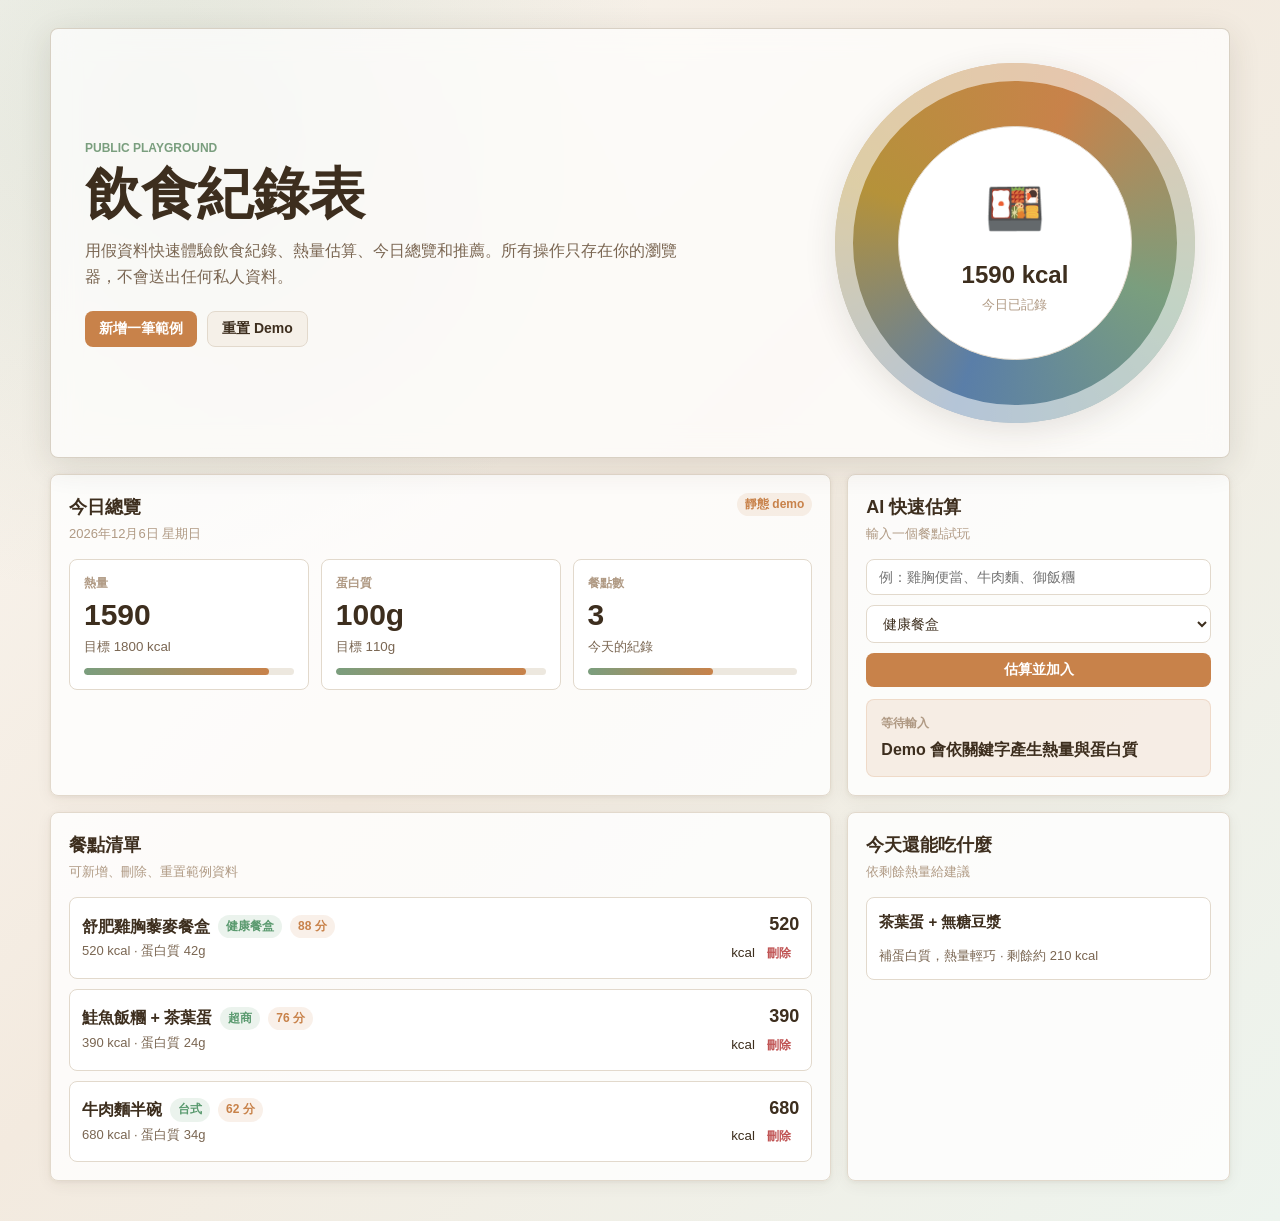
==== frontend/demo.html @ f02eaa50 "Create demo.html" ====
<!DOCTYPE html>
<html lang="zh-TW">
<head>
<meta charset="UTF-8">
<meta name="viewport" content="width=device-width, initial-scale=1.0">
<title>飲食紀錄表</title>
<style>
:root {
  --bg-primary: #faf7f2;
  --bg-secondary: #ffffff;
  --bg-hover: #ede8df;
  --border: #e2d9cc;
  --text-primary: #3d2e1e;
  --text-secondary: #7a6652;
  --text-muted: #b09a84;
  --accent: #c8824a;
  --accent-hover: #b5703a;
  --accent-soft: rgba(200, 130, 74, 0.12);
  --matcha: #7a9e7e;
  --green: #5a9a6f;
  --green-soft: rgba(90, 154, 111, 0.12);
  --red: #c05454;
  --blue: #5a7ea8;
  --yellow: #b5923a;
  --font: -apple-system, BlinkMacSystemFont, "Segoe UI", "PingFang TC", "Noto Sans TC", sans-serif;
  --shadow-lg: 0 8px 32px rgba(61, 46, 30, 0.12);
  --shadow-card: 0 1px 4px rgba(61,46,30,0.06), 0 4px 16px rgba(61,46,30,0.06);
}

* { box-sizing: border-box; margin: 0; padding: 0; }

body {
  min-height: 100vh;
  font-family: var(--font);
  color: var(--text-primary);
  background:
    radial-gradient(circle at 12% 8%, rgba(122, 158, 126, 0.18), transparent 32%),
    linear-gradient(135deg, #faf7f2 0%, #f3eadf 46%, #edf4ee 100%);
  line-height: 1.6;
}

button, input, select {
  font-family: inherit;
  font-size: 14px;
}

button { cursor: pointer; border: 0; }

input, select {
  width: 100%;
  padding: 9px 12px;
  color: var(--text-primary);
  background: var(--bg-secondary);
  border: 1.5px solid var(--border);
  border-radius: 8px;
  outline: none;
}

input:focus, select:focus {
  border-color: var(--accent);
  box-shadow: 0 0 0 3px var(--accent-soft);
}

.demo-shell {
  width: min(1180px, calc(100% - 32px));
  margin: 0 auto;
  padding: 28px 0 40px;
}

.demo-hero {
  min-height: 300px;
  display: grid;
  grid-template-columns: minmax(0, 1.25fr) 360px;
  align-items: center;
  gap: 24px;
  padding: 34px;
  background: rgba(255, 255, 255, 0.72);
  border: 1px solid rgba(206, 196, 181, 0.78);
  border-radius: 8px;
  box-shadow: var(--shadow-lg);
  backdrop-filter: blur(14px);
}

.demo-kicker {
  color: var(--matcha);
  font-size: 12px;
  font-weight: 800;
  letter-spacing: 0;
  margin-bottom: 8px;
}

.demo-hero h1 {
  font-size: 56px;
  line-height: 1;
  letter-spacing: 0;
  margin-bottom: 16px;
}

.demo-hero p {
  max-width: 620px;
  color: var(--text-secondary);
  font-size: 16px;
}

.demo-actions {
  display: flex;
  flex-wrap: wrap;
  gap: 10px;
  margin-top: 22px;
}

.btn {
  display: inline-flex;
  align-items: center;
  justify-content: center;
  gap: 6px;
  padding: 8px 14px;
  border-radius: 8px;
  font-weight: 600;
  white-space: nowrap;
}

.btn-primary {
  background: var(--accent);
  color: #fff;
}

.btn-primary:hover { background: var(--accent-hover); }

.btn-secondary {
  background: #f5f0e8;
  color: var(--text-primary);
  border: 1px solid var(--border);
}

.btn-secondary:hover { background: var(--bg-hover); }

.btn-ghost {
  background: transparent;
  color: var(--red);
  padding: 4px 8px;
}

.btn-sm {
  font-size: 12px;
  padding: 4px 8px;
}

.demo-plate {
  aspect-ratio: 1;
  display: grid;
  place-items: center;
  border-radius: 50%;
  background:
    radial-gradient(circle at center, #fff 0 39%, transparent 40%),
    conic-gradient(from 20deg, var(--accent), var(--matcha), var(--blue), var(--yellow), var(--accent));
  padding: 18px;
  box-shadow: inset 0 0 0 18px rgba(255, 255, 255, 0.55), var(--shadow-lg);
}

.plate-core {
  width: 72%;
  aspect-ratio: 1;
  display: flex;
  flex-direction: column;
  align-items: center;
  justify-content: center;
  border-radius: 50%;
  background: var(--bg-secondary);
  border: 1px solid var(--border);
  text-align: center;
}

.plate-core span { font-size: 48px; }
.plate-core strong { margin-top: 8px; font-size: 24px; }
.plate-core small { color: var(--text-muted); }

.demo-grid {
  display: grid;
  grid-template-columns: repeat(3, minmax(0, 1fr));
  gap: 16px;
  margin-top: 16px;
}

.demo-panel {
  background: rgba(255, 255, 255, 0.82);
  border: 1px solid var(--border);
  border-radius: 8px;
  padding: 18px;
  box-shadow: var(--shadow-card);
}

.demo-span-2 { grid-column: span 2; }

.panel-header {
  display: flex;
  align-items: flex-start;
  justify-content: space-between;
  gap: 12px;
  margin-bottom: 14px;
}

.panel-header h2 {
  font-size: 18px;
  letter-spacing: 0;
}

.panel-header p {
  color: var(--text-muted);
  font-size: 13px;
  margin-top: 2px;
}

.tag {
  display: inline-flex;
  align-items: center;
  padding: 2px 8px;
  border-radius: 100px;
  font-size: 12px;
  font-weight: 600;
  background: var(--bg-hover);
  color: var(--text-secondary);
}

.tag-accent {
  background: var(--accent-soft);
  color: var(--accent);
}

.tag-green {
  background: var(--green-soft);
  color: var(--green);
}

.metric-grid {
  display: grid;
  grid-template-columns: repeat(3, minmax(0, 1fr));
  gap: 12px;
}

.metric-card {
  background: var(--bg-secondary);
  border: 1px solid var(--border);
  border-radius: 8px;
  padding: 14px;
}

.metric-card span,
.estimate-card span {
  display: block;
  color: var(--text-muted);
  font-size: 12px;
  font-weight: 700;
}

.metric-card strong {
  display: block;
  font-size: 30px;
  line-height: 1.2;
  margin-top: 4px;
}

.metric-card small {
  color: var(--text-secondary);
}

.meter {
  height: 7px;
  margin-top: 10px;
  border-radius: 999px;
  background: var(--bg-hover);
  overflow: hidden;
}

.meter i {
  display: block;
  height: 100%;
  width: 0%;
  border-radius: inherit;
  background: linear-gradient(90deg, var(--matcha), var(--accent));
  transition: width 0.35s ease;
}

.demo-form {
  display: grid;
  gap: 10px;
}

.estimate-card {
  margin-top: 12px;
  padding: 14px;
  background: var(--accent-soft);
  border: 1px solid rgba(200, 130, 74, 0.18);
  border-radius: 8px;
}

.estimate-card strong {
  display: block;
  margin-top: 4px;
}

.meal-list,
.recommend-list {
  display: grid;
  gap: 10px;
}

.meal-row,
.recommend-item {
  display: grid;
  grid-template-columns: 1fr auto;
  gap: 12px;
  align-items: center;
  padding: 12px;
  background: var(--bg-secondary);
  border: 1px solid var(--border);
  border-radius: 8px;
}

.meal-title {
  display: flex;
  align-items: center;
  flex-wrap: wrap;
  gap: 8px;
  font-weight: 700;
}

.meal-meta {
  color: var(--text-secondary);
  font-size: 13px;
  margin-top: 2px;
}

.meal-score {
  text-align: right;
  min-width: 112px;
}

.meal-score strong {
  display: block;
  font-size: 18px;
}

.recommend-item {
  grid-template-columns: 1fr;
}

.recommend-item strong {
  font-size: 15px;
}

.recommend-item span {
  color: var(--text-secondary);
  font-size: 13px;
}

#toast-container {
  position: fixed;
  right: 24px;
  bottom: 24px;
  display: grid;
  gap: 8px;
  z-index: 20;
}

.toast {
  min-width: 220px;
  max-width: 360px;
  padding: 12px 16px;
  background: #fff;
  border: 1px solid var(--border);
  border-left: 3px solid var(--green);
  border-radius: 8px;
  box-shadow: var(--shadow-lg);
  transition: 0.25s ease;
}

@media (max-width: 880px) {
  .demo-hero,
  .demo-grid,
  .metric-grid {
    grid-template-columns: 1fr;
  }

  .demo-span-2 {
    grid-column: span 1;
  }

  .demo-plate {
    width: min(280px, 100%);
    justify-self: center;
  }
}

@media (max-width: 560px) {
  .demo-shell {
    width: min(100% - 20px, 1180px);
    padding-top: 10px;
  }

  .demo-hero,
  .demo-panel {
    padding: 16px;
  }

  .demo-hero h1 {
    font-size: 38px;
  }

  .meal-row {
    grid-template-columns: 1fr;
  }

  .meal-score {
    text-align: left;
  }
}
</style>
</head>
<body>
<main class="demo-shell">
  <section class="demo-hero">
    <div>
      <div class="demo-kicker">PUBLIC PLAYGROUND</div>
      <h1>飲食紀錄表</h1>
      <p>用假資料快速體驗飲食紀錄、熱量估算、今日總覽和推薦。所有操作只存在你的瀏覽器，不會送出任何私人資料。</p>
      <div class="demo-actions">
        <button class="btn btn-primary" id="demo-add-random">新增一筆範例</button>
        <button class="btn btn-secondary" id="demo-reset">重置 Demo</button>
      </div>
    </div>
    <div class="demo-plate" aria-hidden="true">
      <div class="plate-core">
        <span>🍱</span>
        <strong id="hero-calories">0 kcal</strong>
        <small>今日已記錄</small>
      </div>
    </div>
  </section>

  <section class="demo-grid">
    <article class="demo-panel demo-span-2">
      <div class="panel-header">
        <div>
          <h2>今日總覽</h2>
          <p id="demo-date"></p>
        </div>
        <span class="tag tag-accent">靜態 demo</span>
      </div>
      <div class="metric-grid">
        <div class="metric-card">
          <span>熱量</span>
          <strong id="metric-calories">0</strong>
          <small>目標 1800 kcal</small>
          <div class="meter"><i id="meter-calories"></i></div>
        </div>
        <div class="metric-card">
          <span>蛋白質</span>
          <strong id="metric-protein">0g</strong>
          <small>目標 110g</small>
          <div class="meter"><i id="meter-protein"></i></div>
        </div>
        <div class="metric-card">
          <span>餐點數</span>
          <strong id="metric-count">0</strong>
          <small>今天的紀錄</small>
          <div class="meter"><i id="meter-count"></i></div>
        </div>
      </div>
    </article>

    <article class="demo-panel">
      <div class="panel-header">
        <div>
          <h2>AI 快速估算</h2>
          <p>輸入一個餐點試玩</p>
        </div>
      </div>
      <form id="demo-form" class="demo-form">
        <input id="meal-name" type="text" placeholder="例：雞胸便當、牛肉麵、御飯糰" autocomplete="off">
        <select id="meal-category">
          <option value="健康餐盒">健康餐盒</option>
          <option value="超商">超商</option>
          <option value="台式">台式</option>
          <option value="日式">日式</option>
          <option value="早餐">早餐</option>
        </select>
        <button class="btn btn-primary" type="submit">估算並加入</button>
      </form>
      <div class="estimate-card" id="estimate-card">
        <span>等待輸入</span>
        <strong>Demo 會依關鍵字產生熱量與蛋白質</strong>
      </div>
    </article>

    <article class="demo-panel demo-span-2">
      <div class="panel-header">
        <div>
          <h2>餐點清單</h2>
          <p>可新增、刪除、重置範例資料</p>
        </div>
      </div>
      <div class="meal-list" id="meal-list"></div>
    </article>

    <article class="demo-panel">
      <div class="panel-header">
        <div>
          <h2>今天還能吃什麼</h2>
          <p>依剩餘熱量給建議</p>
        </div>
      </div>
      <div class="recommend-list" id="recommend-list"></div>
    </article>
  </section>
</main>

<div id="toast-container"></div>

<script>
const demoMeals = [
  { name: '舒肥雞胸藜麥餐盒', category: '健康餐盒', calories: 520, protein: 42, score: 88 },
  { name: '鮭魚飯糰 + 茶葉蛋', category: '超商', calories: 390, protein: 24, score: 76 },
  { name: '牛肉麵半碗', category: '台式', calories: 680, protein: 34, score: 62 }
];

const presets = [
  ['雞胸沙拉', '健康餐盒'],
  ['鮪魚御飯糰', '超商'],
  ['日式豬排丼', '日式'],
  ['蛋餅加無糖豆漿', '早餐'],
  ['滷味青菜豆干', '台式']
];

const recommendations = [
  { max: 350, name: '茶葉蛋 + 無糖豆漿', note: '補蛋白質，熱量輕巧' },
  { max: 550, name: '雞胸飯糰 + 沙拉', note: '適合當晚餐或運動後補充' },
  { max: 800, name: '健康餐盒半飯', note: '蛋白質穩，碳水可控' },
  { max: 1200, name: '牛肉湯麵 + 燙青菜', note: '今天空間足夠，可以吃熱食' }
];

let meals = JSON.parse(localStorage.getItem('foodai-demo-meals') || 'null') || demoMeals;

function save() {
  localStorage.setItem('foodai-demo-meals', JSON.stringify(meals));
}

function toast(message) {
  const box = document.getElementById('toast-container');
  const item = document.createElement('div');
  item.className = 'toast';
  item.textContent = message;
  box.appendChild(item);
  setTimeout(() => {
    item.style.opacity = '0';
    item.style.transform = 'translateX(20px)';
    setTimeout(() => item.remove(), 260);
  }, 1800);
}

function estimateMeal(name, category) {
  const text = `${name} ${category}`;
  let calories = 520;
  let protein = 28;
  let score = 72;

  if (/雞胸|舒肥|沙拉|健康/.test(text)) {
    calories = 480;
    protein = 42;
    score = 88;
  } else if (/飯糰|超商|豆漿|茶葉蛋/.test(text)) {
    calories = 390;
    protein = 22;
    score = 76;
  } else if (/牛肉|麵|丼|豬排/.test(text)) {
    calories = 720;
    protein = 34;
    score = 61;
  } else if (/早餐|蛋餅|吐司/.test(text)) {
    calories = 560;
    protein = 20;
    score = 58;
  }

  return { name, category, calories, protein, score };
}

function render() {
  const totalCalories = meals.reduce((sum, item) => sum + item.calories, 0);
  const totalProtein = meals.reduce((sum, item) => sum + item.protein, 0);
  const remaining = Math.max(0, 1800 - totalCalories);

  document.getElementById('demo-date').textContent = new Date().toLocaleDateString('zh-TW', {
    year: 'numeric',
    month: 'long',
    day: 'numeric',
    weekday: 'long'
  });
  document.getElementById('hero-calories').textContent = `${totalCalories} kcal`;
  document.getElementById('metric-calories').textContent = totalCalories;
  document.getElementById('metric-protein').textContent = `${totalProtein}g`;
  document.getElementById('metric-count').textContent = meals.length;
  document.getElementById('meter-calories').style.width = `${Math.min(totalCalories / 1800 * 100, 100)}%`;
  document.getElementById('meter-protein').style.width = `${Math.min(totalProtein / 110 * 100, 100)}%`;
  document.getElementById('meter-count').style.width = `${Math.min(meals.length / 5 * 100, 100)}%`;

  document.getElementById('meal-list').innerHTML = meals.map((meal, index) => `
    <div class="meal-row">
      <div>
        <div class="meal-title">
          ${meal.name}
          <span class="tag tag-green">${meal.category}</span>
          <span class="tag tag-accent">${meal.score} 分</span>
        </div>
        <div class="meal-meta">${meal.calories} kcal · 蛋白質 ${meal.protein}g</div>
      </div>
      <div class="meal-score">
        <strong>${meal.calories}</strong>
        <small>kcal</small>
        <button class="btn btn-ghost btn-sm delete-meal" data-index="${index}">刪除</button>
      </div>
    </div>
  `).join('');

  const picks = recommendations.filter(item => item.max <= Math.max(remaining, 350)).slice(-3).reverse();
  document.getElementById('recommend-list').innerHTML = (picks.length ? picks : recommendations.slice(0, 2)).map(item => `
    <div class="recommend-item">
      <strong>${item.name}</strong>
      <span>${item.note} · 剩餘約 ${remaining} kcal</span>
    </div>
  `).join('');

  document.querySelectorAll('.delete-meal').forEach(button => {
    button.addEventListener('click', () => {
      meals.splice(Number(button.dataset.index), 1);
      save();
      render();
      toast('已移除餐點');
    });
  });
}

document.getElementById('demo-form').addEventListener('submit', event => {
  event.preventDefault();
  const nameInput = document.getElementById('meal-name');
  const categoryInput = document.getElementById('meal-category');
  const name = nameInput.value.trim();
  if (!name) {
    nameInput.focus();
    return;
  }

  const meal = estimateMeal(name, categoryInput.value);
  meals.unshift(meal);
  save();
  render();
  document.getElementById('estimate-card').innerHTML = `
    <span>剛剛估算</span>
    <strong>${meal.name}: ${meal.calories} kcal / 蛋白質 ${meal.protein}g / ${meal.score} 分</strong>
  `;
  nameInput.value = '';
  toast('已加入 demo 餐點');
});

document.getElementById('demo-add-random').addEventListener('click', () => {
  const pick = presets[Math.floor(Math.random() * presets.length)];
  meals.unshift(estimateMeal(pick[0], pick[1]));
  save();
  render();
  toast('已新增一筆範例');
});

document.getElementById('demo-reset').addEventListener('click', () => {
  meals = [...demoMeals];
  save();
  render();
  toast('Demo 已重置');
});

render();
</script>
</body>
</html>
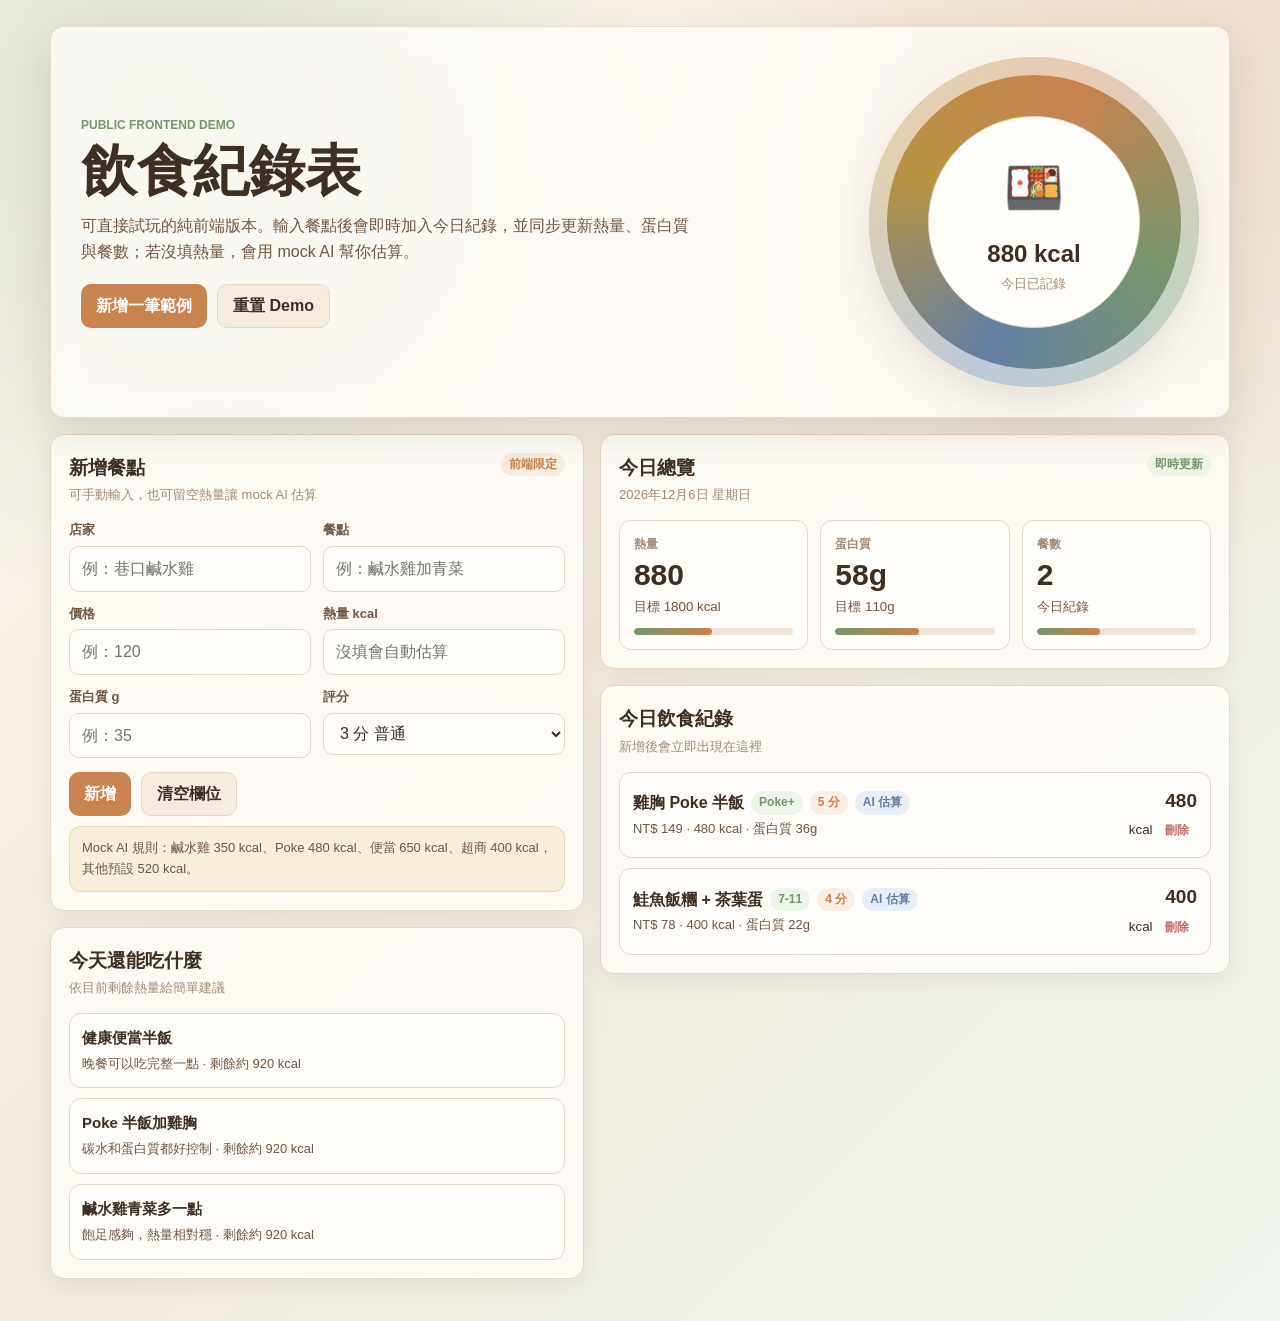
==== commit 9b54ba3b: "Update demo.html" ====
--- a/frontend/demo.html
+++ b/frontend/demo.html
@@ -6,25 +6,28 @@
 <title>飲食紀錄表</title>
 <style>
 :root {
-  --bg-primary: #faf7f2;
-  --bg-secondary: #ffffff;
-  --bg-hover: #ede8df;
-  --border: #e2d9cc;
-  --text-primary: #3d2e1e;
-  --text-secondary: #7a6652;
-  --text-muted: #b09a84;
-  --accent: #c8824a;
-  --accent-hover: #b5703a;
-  --accent-soft: rgba(200, 130, 74, 0.12);
-  --matcha: #7a9e7e;
-  --green: #5a9a6f;
-  --green-soft: rgba(90, 154, 111, 0.12);
-  --red: #c05454;
-  --blue: #5a7ea8;
-  --yellow: #b5923a;
+  --cream: #fbf7f0;
+  --paper: #fffdf9;
+  --milk: #f5ecdf;
+  --latte: #d7b894;
+  --coffee: #3e2f24;
+  --mocha: #6f5744;
+  --muted: #a28b76;
+  --line: #e5d7c7;
+  --accent: #c9834f;
+  --accent-dark: #a96538;
+  --matcha: #77966d;
+  --matcha-soft: #edf5ea;
+  --rose: #c46d64;
+  --rose-soft: #f8e9e6;
+  --blue: #637fa3;
+  --blue-soft: #e9eef6;
+  --gold: #b89343;
+  --gold-soft: #f7efd9;
+  --shadow: 0 16px 42px rgba(67, 49, 33, 0.12);
+  --shadow-soft: 0 6px 22px rgba(67, 49, 33, 0.08);
+  --radius: 14px;
   --font: -apple-system, BlinkMacSystemFont, "Segoe UI", "PingFang TC", "Noto Sans TC", sans-serif;
-  --shadow-lg: 0 8px 32px rgba(61, 46, 30, 0.12);
-  --shadow-card: 0 1px 4px rgba(61,46,30,0.06), 0 4px 16px rgba(61,46,30,0.06);
 }
 
 * { box-sizing: border-box; margin: 0; padding: 0; }
@@ -32,133 +35,143 @@
 body {
   min-height: 100vh;
   font-family: var(--font);
-  color: var(--text-primary);
+  color: var(--coffee);
   background:
-    radial-gradient(circle at 12% 8%, rgba(122, 158, 126, 0.18), transparent 32%),
-    linear-gradient(135deg, #faf7f2 0%, #f3eadf 46%, #edf4ee 100%);
+    radial-gradient(circle at 12% 8%, rgba(119, 150, 109, 0.22), transparent 30%),
+    radial-gradient(circle at 88% 10%, rgba(201, 131, 79, 0.16), transparent 28%),
+    linear-gradient(135deg, var(--cream), #f3eadf 48%, #eef5ec);
   line-height: 1.6;
 }
 
 button, input, select {
-  font-family: inherit;
-  font-size: 14px;
-}
-
-button { cursor: pointer; border: 0; }
+  font: inherit;
+}
+
+button {
+  border: 0;
+  cursor: pointer;
+}
 
 input, select {
   width: 100%;
+  min-height: 42px;
   padding: 9px 12px;
-  color: var(--text-primary);
-  background: var(--bg-secondary);
-  border: 1.5px solid var(--border);
-  border-radius: 8px;
+  color: var(--coffee);
+  background: var(--paper);
+  border: 1.5px solid var(--line);
+  border-radius: 10px;
   outline: none;
+  transition: 0.18s ease;
 }
 
 input:focus, select:focus {
   border-color: var(--accent);
-  box-shadow: 0 0 0 3px var(--accent-soft);
-}
-
-.demo-shell {
-  width: min(1180px, calc(100% - 32px));
+  box-shadow: 0 0 0 4px rgba(201, 131, 79, 0.13);
+}
+
+label {
+  display: block;
+  margin-bottom: 5px;
+  color: var(--mocha);
+  font-size: 13px;
+  font-weight: 700;
+}
+
+.app {
+  width: min(1180px, calc(100% - 28px));
   margin: 0 auto;
-  padding: 28px 0 40px;
-}
-
-.demo-hero {
-  min-height: 300px;
+  padding: 26px 0 42px;
+}
+
+.hero {
   display: grid;
-  grid-template-columns: minmax(0, 1.25fr) 360px;
+  grid-template-columns: minmax(0, 1.2fr) 330px;
+  gap: 22px;
   align-items: center;
-  gap: 24px;
-  padding: 34px;
-  background: rgba(255, 255, 255, 0.72);
-  border: 1px solid rgba(206, 196, 181, 0.78);
-  border-radius: 8px;
-  box-shadow: var(--shadow-lg);
+  padding: 30px;
+  background: rgba(255, 253, 249, 0.78);
+  border: 1px solid rgba(229, 215, 199, 0.9);
+  border-radius: var(--radius);
+  box-shadow: var(--shadow);
   backdrop-filter: blur(14px);
 }
 
-.demo-kicker {
+.kicker {
   color: var(--matcha);
   font-size: 12px;
-  font-weight: 800;
+  font-weight: 900;
   letter-spacing: 0;
   margin-bottom: 8px;
 }
 
-.demo-hero h1 {
+h1 {
   font-size: 56px;
   line-height: 1;
   letter-spacing: 0;
-  margin-bottom: 16px;
-}
-
-.demo-hero p {
+  margin-bottom: 14px;
+}
+
+.hero p {
   max-width: 620px;
-  color: var(--text-secondary);
+  color: var(--mocha);
   font-size: 16px;
 }
 
-.demo-actions {
+.hero-actions {
   display: flex;
   flex-wrap: wrap;
   gap: 10px;
-  margin-top: 22px;
+  margin-top: 20px;
 }
 
 .btn {
+  min-height: 40px;
   display: inline-flex;
   align-items: center;
   justify-content: center;
-  gap: 6px;
-  padding: 8px 14px;
-  border-radius: 8px;
-  font-weight: 600;
-  white-space: nowrap;
+  gap: 7px;
+  padding: 8px 15px;
+  border-radius: 10px;
+  font-weight: 800;
+  transition: 0.18s ease;
 }
 
 .btn-primary {
+  color: #fff;
   background: var(--accent);
-  color: #fff;
-}
-
-.btn-primary:hover { background: var(--accent-hover); }
+}
+
+.btn-primary:hover { background: var(--accent-dark); transform: translateY(-1px); }
 
 .btn-secondary {
-  background: #f5f0e8;
-  color: var(--text-primary);
-  border: 1px solid var(--border);
-}
-
-.btn-secondary:hover { background: var(--bg-hover); }
+  color: var(--coffee);
+  background: var(--milk);
+  border: 1px solid var(--line);
+}
+
+.btn-secondary:hover { background: #eee1d1; }
 
 .btn-ghost {
+  min-height: auto;
+  padding: 4px 8px;
+  color: var(--rose);
   background: transparent;
-  color: var(--red);
-  padding: 4px 8px;
-}
-
-.btn-sm {
   font-size: 12px;
-  padding: 4px 8px;
-}
-
-.demo-plate {
+}
+
+.plate {
   aspect-ratio: 1;
   display: grid;
   place-items: center;
   border-radius: 50%;
   background:
     radial-gradient(circle at center, #fff 0 39%, transparent 40%),
-    conic-gradient(from 20deg, var(--accent), var(--matcha), var(--blue), var(--yellow), var(--accent));
+    conic-gradient(from 20deg, var(--accent), var(--matcha), var(--blue), var(--gold), var(--accent));
   padding: 18px;
-  box-shadow: inset 0 0 0 18px rgba(255, 255, 255, 0.55), var(--shadow-lg);
-}
-
-.plate-core {
+  box-shadow: inset 0 0 0 18px rgba(255, 255, 255, 0.58), var(--shadow);
+}
+
+.plate-inner {
   width: 72%;
   aspect-ratio: 1;
   display: flex;
@@ -166,31 +179,32 @@
   align-items: center;
   justify-content: center;
   border-radius: 50%;
-  background: var(--bg-secondary);
-  border: 1px solid var(--border);
+  background: var(--paper);
+  border: 1px solid var(--line);
   text-align: center;
 }
 
-.plate-core span { font-size: 48px; }
-.plate-core strong { margin-top: 8px; font-size: 24px; }
-.plate-core small { color: var(--text-muted); }
-
-.demo-grid {
+.plate-inner span { font-size: 48px; }
+.plate-inner strong { margin-top: 8px; font-size: 24px; }
+.plate-inner small { color: var(--muted); }
+
+.grid {
   display: grid;
-  grid-template-columns: repeat(3, minmax(0, 1fr));
+  grid-template-columns: 1fr 1.18fr;
   gap: 16px;
   margin-top: 16px;
-}
-
-.demo-panel {
-  background: rgba(255, 255, 255, 0.82);
-  border: 1px solid var(--border);
-  border-radius: 8px;
+  align-items: start;
+}
+
+.panel {
+  background: rgba(255, 253, 249, 0.86);
+  border: 1px solid var(--line);
+  border-radius: var(--radius);
   padding: 18px;
-  box-shadow: var(--shadow-card);
-}
-
-.demo-span-2 { grid-column: span 2; }
+  box-shadow: var(--shadow-soft);
+}
+
+.panel + .panel { margin-top: 16px; }
 
 .panel-header {
   display: flex;
@@ -200,157 +214,173 @@
   margin-bottom: 14px;
 }
 
-.panel-header h2 {
-  font-size: 18px;
+h2 {
+  font-size: 19px;
   letter-spacing: 0;
 }
 
 .panel-header p {
-  color: var(--text-muted);
+  color: var(--muted);
   font-size: 13px;
   margin-top: 2px;
+}
+
+.summary-grid {
+  display: grid;
+  grid-template-columns: repeat(3, minmax(0, 1fr));
+  gap: 12px;
+}
+
+.metric {
+  padding: 14px;
+  background: var(--paper);
+  border: 1px solid var(--line);
+  border-radius: 12px;
+}
+
+.metric span {
+  display: block;
+  color: var(--muted);
+  font-size: 12px;
+  font-weight: 900;
+}
+
+.metric strong {
+  display: block;
+  margin-top: 4px;
+  font-size: 30px;
+  line-height: 1.15;
+}
+
+.metric small {
+  color: var(--mocha);
+}
+
+.meter {
+  height: 7px;
+  margin-top: 10px;
+  border-radius: 999px;
+  background: #eee3d6;
+  overflow: hidden;
+}
+
+.meter i {
+  display: block;
+  width: 0%;
+  height: 100%;
+  border-radius: inherit;
+  background: linear-gradient(90deg, var(--matcha), var(--accent));
+  transition: width 0.35s ease;
+}
+
+.form-grid {
+  display: grid;
+  grid-template-columns: 1fr 1fr;
+  gap: 12px;
+}
+
+.form-grid .wide {
+  grid-column: 1 / -1;
+}
+
+.form-actions {
+  display: flex;
+  gap: 10px;
+  margin-top: 14px;
+}
+
+.hint {
+  margin-top: 10px;
+  padding: 11px 12px;
+  color: var(--mocha);
+  background: var(--gold-soft);
+  border: 1px solid rgba(184, 147, 67, 0.25);
+  border-radius: 12px;
+  font-size: 13px;
+}
+
+.meal-list {
+  display: grid;
+  gap: 10px;
+}
+
+.meal-row {
+  display: grid;
+  grid-template-columns: minmax(0, 1fr) auto;
+  gap: 12px;
+  align-items: center;
+  padding: 13px;
+  background: var(--paper);
+  border: 1px solid var(--line);
+  border-radius: 12px;
+}
+
+.meal-title {
+  display: flex;
+  align-items: center;
+  flex-wrap: wrap;
+  gap: 7px;
+  font-weight: 900;
+}
+
+.meal-meta {
+  margin-top: 3px;
+  color: var(--mocha);
+  font-size: 13px;
+}
+
+.meal-score {
+  min-width: 122px;
+  text-align: right;
+}
+
+.meal-score strong {
+  display: block;
+  font-size: 19px;
+}
+
+.empty {
+  padding: 28px 14px;
+  color: var(--muted);
+  text-align: center;
+  background: rgba(255,255,255,0.55);
+  border: 1px dashed var(--line);
+  border-radius: 12px;
 }
 
 .tag {
   display: inline-flex;
   align-items: center;
   padding: 2px 8px;
-  border-radius: 100px;
+  border-radius: 999px;
   font-size: 12px;
-  font-weight: 600;
-  background: var(--bg-hover);
-  color: var(--text-secondary);
-}
-
-.tag-accent {
-  background: var(--accent-soft);
-  color: var(--accent);
-}
-
-.tag-green {
-  background: var(--green-soft);
-  color: var(--green);
-}
-
-.metric-grid {
-  display: grid;
-  grid-template-columns: repeat(3, minmax(0, 1fr));
-  gap: 12px;
-}
-
-.metric-card {
-  background: var(--bg-secondary);
-  border: 1px solid var(--border);
-  border-radius: 8px;
-  padding: 14px;
-}
-
-.metric-card span,
-.estimate-card span {
-  display: block;
-  color: var(--text-muted);
-  font-size: 12px;
-  font-weight: 700;
-}
-
-.metric-card strong {
-  display: block;
-  font-size: 30px;
-  line-height: 1.2;
-  margin-top: 4px;
-}
-
-.metric-card small {
-  color: var(--text-secondary);
-}
-
-.meter {
-  height: 7px;
-  margin-top: 10px;
-  border-radius: 999px;
-  background: var(--bg-hover);
-  overflow: hidden;
-}
-
-.meter i {
-  display: block;
-  height: 100%;
-  width: 0%;
-  border-radius: inherit;
-  background: linear-gradient(90deg, var(--matcha), var(--accent));
-  transition: width 0.35s ease;
-}
-
-.demo-form {
-  display: grid;
-  gap: 10px;
-}
-
-.estimate-card {
-  margin-top: 12px;
-  padding: 14px;
-  background: var(--accent-soft);
-  border: 1px solid rgba(200, 130, 74, 0.18);
-  border-radius: 8px;
-}
-
-.estimate-card strong {
-  display: block;
-  margin-top: 4px;
-}
-
-.meal-list,
+  font-weight: 800;
+}
+
+.tag-green { color: var(--matcha); background: var(--matcha-soft); }
+.tag-accent { color: var(--accent); background: rgba(201, 131, 79, 0.12); }
+.tag-blue { color: var(--blue); background: var(--blue-soft); }
+.tag-rose { color: var(--rose); background: var(--rose-soft); }
+
 .recommend-list {
   display: grid;
   gap: 10px;
 }
 
-.meal-row,
-.recommend-item {
-  display: grid;
-  grid-template-columns: 1fr auto;
-  gap: 12px;
-  align-items: center;
+.recommend-card {
   padding: 12px;
-  background: var(--bg-secondary);
-  border: 1px solid var(--border);
-  border-radius: 8px;
-}
-
-.meal-title {
-  display: flex;
-  align-items: center;
-  flex-wrap: wrap;
-  gap: 8px;
-  font-weight: 700;
-}
-
-.meal-meta {
-  color: var(--text-secondary);
-  font-size: 13px;
-  margin-top: 2px;
-}
-
-.meal-score {
-  text-align: right;
-  min-width: 112px;
-}
-
-.meal-score strong {
+  background: var(--paper);
+  border: 1px solid var(--line);
+  border-radius: 12px;
+}
+
+.recommend-card strong {
   display: block;
-  font-size: 18px;
-}
-
-.recommend-item {
-  grid-template-columns: 1fr;
-}
-
-.recommend-item strong {
   font-size: 15px;
 }
 
-.recommend-item span {
-  color: var(--text-secondary);
+.recommend-card span {
+  color: var(--mocha);
   font-size: 13px;
 }
 
@@ -358,55 +388,52 @@
   position: fixed;
   right: 24px;
   bottom: 24px;
+  z-index: 20;
   display: grid;
   gap: 8px;
-  z-index: 20;
 }
 
 .toast {
-  min-width: 220px;
+  min-width: 250px;
   max-width: 360px;
   padding: 12px 16px;
-  background: #fff;
-  border: 1px solid var(--border);
-  border-left: 3px solid var(--green);
-  border-radius: 8px;
-  box-shadow: var(--shadow-lg);
+  background: var(--paper);
+  border: 1px solid var(--line);
+  border-left: 4px solid var(--matcha);
+  border-radius: 12px;
+  box-shadow: var(--shadow);
   transition: 0.25s ease;
 }
 
-@media (max-width: 880px) {
-  .demo-hero,
-  .demo-grid,
-  .metric-grid {
+@media (max-width: 900px) {
+  .hero,
+  .grid,
+  .summary-grid {
     grid-template-columns: 1fr;
   }
 
-  .demo-span-2 {
-    grid-column: span 1;
-  }
-
-  .demo-plate {
+  .plate {
     width: min(280px, 100%);
     justify-self: center;
   }
 }
 
 @media (max-width: 560px) {
-  .demo-shell {
+  .app {
     width: min(100% - 20px, 1180px);
     padding-top: 10px;
   }
 
-  .demo-hero,
-  .demo-panel {
+  .hero,
+  .panel {
     padding: 16px;
   }
 
-  .demo-hero h1 {
+  h1 {
     font-size: 38px;
   }
 
+  .form-grid,
   .meal-row {
     grid-template-columns: 1fr;
   }
@@ -414,23 +441,29 @@
   .meal-score {
     text-align: left;
   }
+
+  .form-actions {
+    flex-direction: column;
+  }
 }
 </style>
 </head>
+
 <body>
-<main class="demo-shell">
-  <section class="demo-hero">
+<main class="app">
+  <section class="hero">
     <div>
-      <div class="demo-kicker">PUBLIC PLAYGROUND</div>
+      <div class="kicker">PUBLIC FRONTEND DEMO</div>
       <h1>飲食紀錄表</h1>
-      <p>用假資料快速體驗飲食紀錄、熱量估算、今日總覽和推薦。所有操作只存在你的瀏覽器，不會送出任何私人資料。</p>
-      <div class="demo-actions">
-        <button class="btn btn-primary" id="demo-add-random">新增一筆範例</button>
-        <button class="btn btn-secondary" id="demo-reset">重置 Demo</button>
+      <p>可直接試玩的純前端版本。輸入餐點後會即時加入今日紀錄，並同步更新熱量、蛋白質與餐數；若沒填熱量，會用 mock AI 幫你估算。</p>
+      <div class="hero-actions">
+        <button class="btn btn-primary" id="quick-sample">新增一筆範例</button>
+        <button class="btn btn-secondary" id="reset-demo">重置 Demo</button>
       </div>
     </div>
-    <div class="demo-plate" aria-hidden="true">
-      <div class="plate-core">
+
+    <div class="plate" aria-hidden="true">
+      <div class="plate-inner">
         <span>🍱</span>
         <strong id="hero-calories">0 kcal</strong>
         <small>今日已記錄</small>
@@ -438,243 +471,366 @@
     </div>
   </section>
 
-  <section class="demo-grid">
-    <article class="demo-panel demo-span-2">
-      <div class="panel-header">
-        <div>
-          <h2>今日總覽</h2>
-          <p id="demo-date"></p>
+  <section class="grid">
+    <div>
+      <article class="panel">
+        <div class="panel-header">
+          <div>
+            <h2>新增餐點</h2>
+            <p>可手動輸入，也可留空熱量讓 mock AI 估算</p>
+          </div>
+          <span class="tag tag-accent">前端限定</span>
         </div>
-        <span class="tag tag-accent">靜態 demo</span>
-      </div>
-      <div class="metric-grid">
-        <div class="metric-card">
-          <span>熱量</span>
-          <strong id="metric-calories">0</strong>
-          <small>目標 1800 kcal</small>
-          <div class="meter"><i id="meter-calories"></i></div>
+
+        <form id="meal-form">
+          <div class="form-grid">
+            <div>
+              <label for="restaurant">店家</label>
+              <input id="restaurant" type="text" placeholder="例：巷口鹹水雞">
+            </div>
+
+            <div>
+              <label for="meal">餐點</label>
+              <input id="meal" type="text" placeholder="例：鹹水雞加青菜" required>
+            </div>
+
+            <div>
+              <label for="price">價格</label>
+              <input id="price" type="number" min="0" placeholder="例：120">
+            </div>
+
+            <div>
+              <label for="calories">熱量 kcal</label>
+              <input id="calories" type="number" min="0" placeholder="沒填會自動估算">
+            </div>
+
+            <div>
+              <label for="protein">蛋白質 g</label>
+              <input id="protein" type="number" min="0" placeholder="例：35">
+            </div>
+
+            <div>
+              <label for="rating">評分</label>
+              <select id="rating">
+                <option value="5">5 分 超喜歡</option>
+                <option value="4">4 分 好吃</option>
+                <option value="3" selected>3 分 普通</option>
+                <option value="2">2 分 還好</option>
+                <option value="1">1 分 不回購</option>
+              </select>
+            </div>
+          </div>
+
+          <div class="form-actions">
+            <button class="btn btn-primary" type="submit">新增</button>
+            <button class="btn btn-secondary" type="button" id="clear-form">清空欄位</button>
+          </div>
+        </form>
+
+        <div class="hint" id="ai-hint">
+          Mock AI 規則：鹹水雞 350 kcal、Poke 480 kcal、便當 650 kcal、超商 400 kcal，其他預設 520 kcal。
         </div>
-        <div class="metric-card">
-          <span>蛋白質</span>
-          <strong id="metric-protein">0g</strong>
-          <small>目標 110g</small>
-          <div class="meter"><i id="meter-protein"></i></div>
+      </article>
+
+      <article class="panel">
+        <div class="panel-header">
+          <div>
+            <h2>今天還能吃什麼</h2>
+            <p>依目前剩餘熱量給簡單建議</p>
+          </div>
         </div>
-        <div class="metric-card">
-          <span>餐點數</span>
-          <strong id="metric-count">0</strong>
-          <small>今天的紀錄</small>
-          <div class="meter"><i id="meter-count"></i></div>
+        <div class="recommend-list" id="recommend-list"></div>
+      </article>
+    </div>
+
+    <div>
+      <article class="panel">
+        <div class="panel-header">
+          <div>
+            <h2>今日總覽</h2>
+            <p id="today-label"></p>
+          </div>
+          <span class="tag tag-green">即時更新</span>
         </div>
-      </div>
-    </article>
-
-    <article class="demo-panel">
-      <div class="panel-header">
-        <div>
-          <h2>AI 快速估算</h2>
-          <p>輸入一個餐點試玩</p>
+
+        <div class="summary-grid">
+          <div class="metric">
+            <span>熱量</span>
+            <strong id="total-calories">0</strong>
+            <small>目標 1800 kcal</small>
+            <div class="meter"><i id="calorie-meter"></i></div>
+          </div>
+
+          <div class="metric">
+            <span>蛋白質</span>
+            <strong id="total-protein">0g</strong>
+            <small>目標 110g</small>
+            <div class="meter"><i id="protein-meter"></i></div>
+          </div>
+
+          <div class="metric">
+            <span>餐數</span>
+            <strong id="meal-count">0</strong>
+            <small>今日紀錄</small>
+            <div class="meter"><i id="count-meter"></i></div>
+          </div>
         </div>
-      </div>
-      <form id="demo-form" class="demo-form">
-        <input id="meal-name" type="text" placeholder="例：雞胸便當、牛肉麵、御飯糰" autocomplete="off">
-        <select id="meal-category">
-          <option value="健康餐盒">健康餐盒</option>
-          <option value="超商">超商</option>
-          <option value="台式">台式</option>
-          <option value="日式">日式</option>
-          <option value="早餐">早餐</option>
-        </select>
-        <button class="btn btn-primary" type="submit">估算並加入</button>
-      </form>
-      <div class="estimate-card" id="estimate-card">
-        <span>等待輸入</span>
-        <strong>Demo 會依關鍵字產生熱量與蛋白質</strong>
-      </div>
-    </article>
-
-    <article class="demo-panel demo-span-2">
-      <div class="panel-header">
-        <div>
-          <h2>餐點清單</h2>
-          <p>可新增、刪除、重置範例資料</p>
+      </article>
+
+      <article class="panel">
+        <div class="panel-header">
+          <div>
+            <h2>今日飲食紀錄</h2>
+            <p>新增後會立即出現在這裡</p>
+          </div>
         </div>
-      </div>
-      <div class="meal-list" id="meal-list"></div>
-    </article>
-
-    <article class="demo-panel">
-      <div class="panel-header">
-        <div>
-          <h2>今天還能吃什麼</h2>
-          <p>依剩餘熱量給建議</p>
-        </div>
-      </div>
-      <div class="recommend-list" id="recommend-list"></div>
-    </article>
+        <div class="meal-list" id="meal-list"></div>
+      </article>
+    </div>
   </section>
 </main>
 
 <div id="toast-container"></div>
 
 <script>
-const demoMeals = [
-  { name: '舒肥雞胸藜麥餐盒', category: '健康餐盒', calories: 520, protein: 42, score: 88 },
-  { name: '鮭魚飯糰 + 茶葉蛋', category: '超商', calories: 390, protein: 24, score: 76 },
-  { name: '牛肉麵半碗', category: '台式', calories: 680, protein: 34, score: 62 }
+const STORAGE_KEY = 'food-demo-v2-meals';
+
+const initialMeals = [
+  {
+    restaurant: 'Poke+',
+    meal: '雞胸 Poke 半飯',
+    price: 149,
+    calories: 480,
+    protein: 36,
+    rating: 5,
+    aiEstimated: true
+  },
+  {
+    restaurant: '7-11',
+    meal: '鮭魚飯糰 + 茶葉蛋',
+    price: 78,
+    calories: 400,
+    protein: 22,
+    rating: 4,
+    aiEstimated: true
+  }
 ];
 
-const presets = [
-  ['雞胸沙拉', '健康餐盒'],
-  ['鮪魚御飯糰', '超商'],
-  ['日式豬排丼', '日式'],
-  ['蛋餅加無糖豆漿', '早餐'],
-  ['滷味青菜豆干', '台式']
+const samples = [
+  { restaurant: '巷口鹹水雞', meal: '鹹水雞加龍鬚菜', price: 120, calories: '', protein: 38, rating: 5 },
+  { restaurant: '健康餐盒', meal: '雞腿便當半飯', price: 135, calories: '', protein: 40, rating: 4 },
+  { restaurant: '便利商店', meal: '超商雞胸飯糰', price: 89, calories: '', protein: 25, rating: 4 },
+  { restaurant: 'Poke 小店', meal: 'Poke 鮭魚豆腐碗', price: 180, calories: '', protein: 34, rating: 5 }
 ];
 
 const recommendations = [
-  { max: 350, name: '茶葉蛋 + 無糖豆漿', note: '補蛋白質，熱量輕巧' },
-  { max: 550, name: '雞胸飯糰 + 沙拉', note: '適合當晚餐或運動後補充' },
-  { max: 800, name: '健康餐盒半飯', note: '蛋白質穩，碳水可控' },
-  { max: 1200, name: '牛肉湯麵 + 燙青菜', note: '今天空間足夠，可以吃熱食' }
+  { limit: 250, title: '無糖豆漿 + 茶葉蛋', note: '輕量補蛋白，適合收尾' },
+  { limit: 450, title: '鹹水雞青菜多一點', note: '飽足感夠，熱量相對穩' },
+  { limit: 650, title: 'Poke 半飯加雞胸', note: '碳水和蛋白質都好控制' },
+  { limit: 900, title: '健康便當半飯', note: '晚餐可以吃完整一點' }
 ];
 
-let meals = JSON.parse(localStorage.getItem('foodai-demo-meals') || 'null') || demoMeals;
-
-function save() {
-  localStorage.setItem('foodai-demo-meals', JSON.stringify(meals));
-}
-
-function toast(message) {
-  const box = document.getElementById('toast-container');
-  const item = document.createElement('div');
-  item.className = 'toast';
-  item.textContent = message;
-  box.appendChild(item);
-  setTimeout(() => {
-    item.style.opacity = '0';
-    item.style.transform = 'translateX(20px)';
-    setTimeout(() => item.remove(), 260);
-  }, 1800);
-}
-
-function estimateMeal(name, category) {
-  const text = `${name} ${category}`;
-  let calories = 520;
-  let protein = 28;
-  let score = 72;
-
-  if (/雞胸|舒肥|沙拉|健康/.test(text)) {
-    calories = 480;
-    protein = 42;
-    score = 88;
-  } else if (/飯糰|超商|豆漿|茶葉蛋/.test(text)) {
-    calories = 390;
-    protein = 22;
-    score = 76;
-  } else if (/牛肉|麵|丼|豬排/.test(text)) {
-    calories = 720;
-    protein = 34;
-    score = 61;
-  } else if (/早餐|蛋餅|吐司/.test(text)) {
-    calories = 560;
-    protein = 20;
-    score = 58;
-  }
-
-  return { name, category, calories, protein, score };
+let meals = loadMeals();
+
+function loadMeals() {
+  try {
+    return JSON.parse(localStorage.getItem(STORAGE_KEY)) || [...initialMeals];
+  } catch {
+    return [...initialMeals];
+  }
+}
+
+function saveMeals() {
+  localStorage.setItem(STORAGE_KEY, JSON.stringify(meals));
+}
+
+function mockEstimateCalories(text) {
+  const value = text.toLowerCase();
+
+  if (value.includes('鹹水雞')) return 350;
+  if (value.includes('poke') || value.includes('波奇')) return 480;
+  if (value.includes('便當')) return 650;
+  if (value.includes('超商') || value.includes('7-11') || value.includes('711') || value.includes('便利商店')) return 400;
+
+  return 520;
+}
+
+function mockEstimateProtein(text, calories) {
+  const value = text.toLowerCase();
+
+  if (value.includes('雞') || value.includes('蛋白') || value.includes('雞胸')) return 38;
+  if (value.includes('poke') || value.includes('波奇')) return 32;
+  if (value.includes('便當')) return 30;
+  if (value.includes('超商') || value.includes('7-11') || value.includes('711')) return 22;
+
+  return Math.max(16, Math.round(calories / 22));
+}
+
+function addMeal(input) {
+  const combinedText = `${input.restaurant || ''} ${input.meal || ''}`;
+  const calories = Number(input.calories) > 0
+    ? Number(input.calories)
+    : mockEstimateCalories(combinedText);
+
+  const protein = Number(input.protein) > 0
+    ? Number(input.protein)
+    : mockEstimateProtein(combinedText, calories);
+
+  meals.unshift({
+    restaurant: input.restaurant || '未填店家',
+    meal: input.meal,
+    price: Number(input.price) || 0,
+    calories,
+    protein,
+    rating: Number(input.rating) || 3,
+    aiEstimated: !(Number(input.calories) > 0)
+  });
+
+  saveMeals();
+  render();
+  showToast('已新增，今日熱量已更新');
 }
 
 function render() {
-  const totalCalories = meals.reduce((sum, item) => sum + item.calories, 0);
-  const totalProtein = meals.reduce((sum, item) => sum + item.protein, 0);
+  const totalCalories = meals.reduce((sum, item) => sum + Number(item.calories || 0), 0);
+  const totalProtein = meals.reduce((sum, item) => sum + Number(item.protein || 0), 0);
   const remaining = Math.max(0, 1800 - totalCalories);
 
-  document.getElementById('demo-date').textContent = new Date().toLocaleDateString('zh-TW', {
+  document.getElementById('today-label').textContent = new Date().toLocaleDateString('zh-TW', {
     year: 'numeric',
     month: 'long',
     day: 'numeric',
     weekday: 'long'
   });
+
   document.getElementById('hero-calories').textContent = `${totalCalories} kcal`;
-  document.getElementById('metric-calories').textContent = totalCalories;
-  document.getElementById('metric-protein').textContent = `${totalProtein}g`;
-  document.getElementById('metric-count').textContent = meals.length;
-  document.getElementById('meter-calories').style.width = `${Math.min(totalCalories / 1800 * 100, 100)}%`;
-  document.getElementById('meter-protein').style.width = `${Math.min(totalProtein / 110 * 100, 100)}%`;
-  document.getElementById('meter-count').style.width = `${Math.min(meals.length / 5 * 100, 100)}%`;
-
-  document.getElementById('meal-list').innerHTML = meals.map((meal, index) => `
+  document.getElementById('total-calories').textContent = totalCalories;
+  document.getElementById('total-protein').textContent = `${totalProtein}g`;
+  document.getElementById('meal-count').textContent = meals.length;
+
+  document.getElementById('calorie-meter').style.width = `${Math.min(totalCalories / 1800 * 100, 100)}%`;
+  document.getElementById('protein-meter').style.width = `${Math.min(totalProtein / 110 * 100, 100)}%`;
+  document.getElementById('count-meter').style.width = `${Math.min(meals.length / 5 * 100, 100)}%`;
+
+  renderMeals();
+  renderRecommendations(remaining);
+}
+
+function renderMeals() {
+  const list = document.getElementById('meal-list');
+
+  if (!meals.length) {
+    list.innerHTML = '<div class="empty">今天還沒有紀錄。新增第一筆餐點吧。</div>';
+    return;
+  }
+
+  list.innerHTML = meals.map((item, index) => `
     <div class="meal-row">
       <div>
         <div class="meal-title">
-          ${meal.name}
-          <span class="tag tag-green">${meal.category}</span>
-          <span class="tag tag-accent">${meal.score} 分</span>
+          ${escapeHtml(item.meal)}
+          <span class="tag tag-green">${escapeHtml(item.restaurant)}</span>
+          <span class="tag tag-accent">${item.rating} 分</span>
+          ${item.aiEstimated ? '<span class="tag tag-blue">AI 估算</span>' : ''}
         </div>
-        <div class="meal-meta">${meal.calories} kcal · 蛋白質 ${meal.protein}g</div>
+        <div class="meal-meta">
+          ${item.price ? `NT$ ${item.price} · ` : ''}
+          ${item.calories} kcal · 蛋白質 ${item.protein}g
+        </div>
       </div>
       <div class="meal-score">
-        <strong>${meal.calories}</strong>
+        <strong>${item.calories}</strong>
         <small>kcal</small>
-        <button class="btn btn-ghost btn-sm delete-meal" data-index="${index}">刪除</button>
+        <button class="btn btn-ghost" data-delete="${index}">刪除</button>
       </div>
     </div>
   `).join('');
 
-  const picks = recommendations.filter(item => item.max <= Math.max(remaining, 350)).slice(-3).reverse();
-  document.getElementById('recommend-list').innerHTML = (picks.length ? picks : recommendations.slice(0, 2)).map(item => `
-    <div class="recommend-item">
-      <strong>${item.name}</strong>
+  document.querySelectorAll('[data-delete]').forEach(button => {
+    button.addEventListener('click', () => {
+      meals.splice(Number(button.dataset.delete), 1);
+      saveMeals();
+      render();
+      showToast('已刪除，今日熱量已更新');
+    });
+  });
+}
+
+function renderRecommendations(remaining) {
+  const list = document.getElementById('recommend-list');
+  const available = recommendations.filter(item => item.limit <= Math.max(remaining, 250));
+  const picks = (available.length ? available : recommendations.slice(0, 1)).slice(-3).reverse();
+
+  list.innerHTML = picks.map(item => `
+    <div class="recommend-card">
+      <strong>${item.title}</strong>
       <span>${item.note} · 剩餘約 ${remaining} kcal</span>
     </div>
   `).join('');
-
-  document.querySelectorAll('.delete-meal').forEach(button => {
-    button.addEventListener('click', () => {
-      meals.splice(Number(button.dataset.index), 1);
-      save();
-      render();
-      toast('已移除餐點');
-    });
+}
+
+function showToast(message) {
+  const container = document.getElementById('toast-container');
+  const toast = document.createElement('div');
+  toast.className = 'toast';
+  toast.textContent = message;
+  container.appendChild(toast);
+
+  setTimeout(() => {
+    toast.style.opacity = '0';
+    toast.style.transform = 'translateX(20px)';
+    setTimeout(() => toast.remove(), 260);
+  }, 1900);
+}
+
+function clearForm() {
+  document.getElementById('meal-form').reset();
+  document.getElementById('rating').value = '3';
+  document.getElementById('meal').focus();
+}
+
+function escapeHtml(value) {
+  return String(value)
+    .replaceAll('&', '&amp;')
+    .replaceAll('<', '&lt;')
+    .replaceAll('>', '&gt;')
+    .replaceAll('"', '&quot;')
+    .replaceAll("'", '&#039;');
+}
+
+document.getElementById('meal-form').addEventListener('submit', event => {
+  event.preventDefault();
+
+  const meal = document.getElementById('meal').value.trim();
+  if (!meal) {
+    document.getElementById('meal').focus();
+    return;
+  }
+
+  addMeal({
+    restaurant: document.getElementById('restaurant').value.trim(),
+    meal,
+    price: document.getElementById('price').value,
+    calories: document.getElementById('calories').value,
+    protein: document.getElementById('protein').value,
+    rating: document.getElementById('rating').value
   });
-}
-
-document.getElementById('demo-form').addEventListener('submit', event => {
-  event.preventDefault();
-  const nameInput = document.getElementById('meal-name');
-  const categoryInput = document.getElementById('meal-category');
-  const name = nameInput.value.trim();
-  if (!name) {
-    nameInput.focus();
-    return;
-  }
-
-  const meal = estimateMeal(name, categoryInput.value);
-  meals.unshift(meal);
-  save();
+
+  clearForm();
+});
+
+document.getElementById('clear-form').addEventListener('click', clearForm);
+
+document.getElementById('quick-sample').addEventListener('click', () => {
+  const sample = samples[Math.floor(Math.random() * samples.length)];
+  addMeal(sample);
+});
+
+document.getElementById('reset-demo').addEventListener('click', () => {
+  meals = [...initialMeals];
+  saveMeals();
   render();
-  document.getElementById('estimate-card').innerHTML = `
-    <span>剛剛估算</span>
-    <strong>${meal.name}: ${meal.calories} kcal / 蛋白質 ${meal.protein}g / ${meal.score} 分</strong>
-  `;
-  nameInput.value = '';
-  toast('已加入 demo 餐點');
-});
-
-document.getElementById('demo-add-random').addEventListener('click', () => {
-  const pick = presets[Math.floor(Math.random() * presets.length)];
-  meals.unshift(estimateMeal(pick[0], pick[1]));
-  save();
-  render();
-  toast('已新增一筆範例');
-});
-
-document.getElementById('demo-reset').addEventListener('click', () => {
-  meals = [...demoMeals];
-  save();
-  render();
-  toast('Demo 已重置');
+  showToast('Demo 已重置');
 });
 
 render();
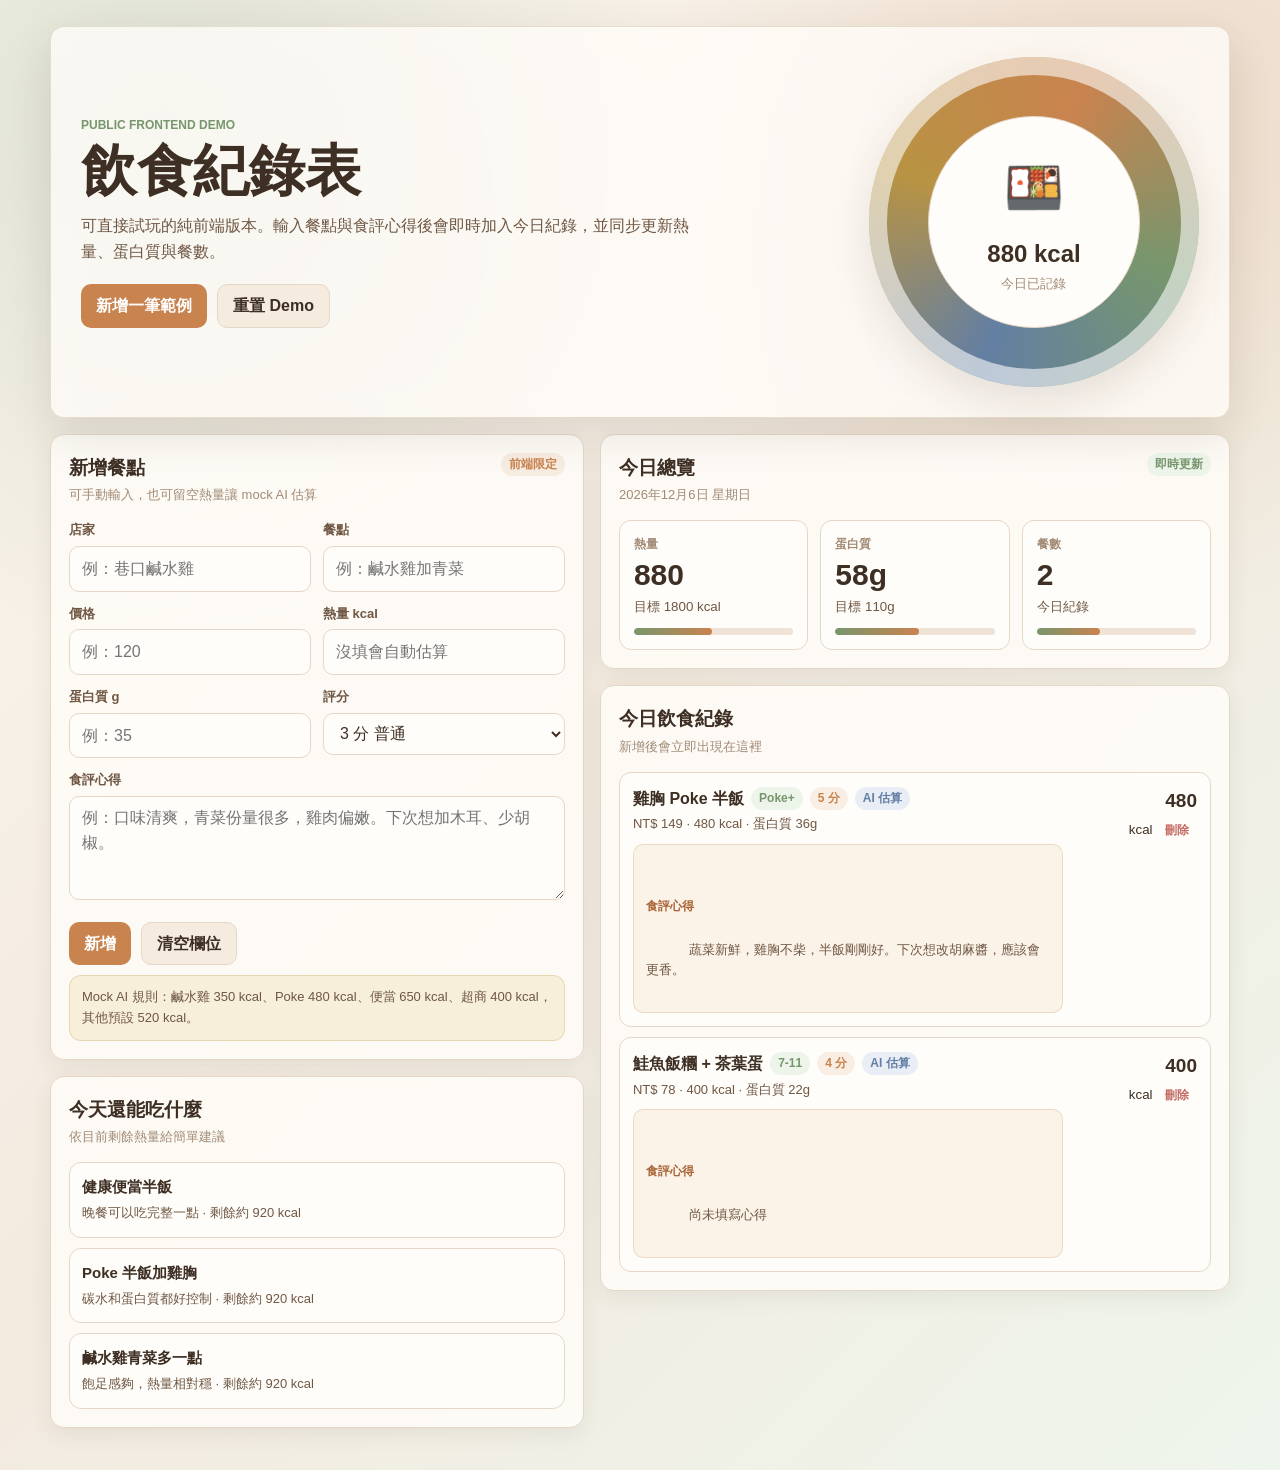
==== commit 74c57704: "Update demo.html" ====
--- a/frontend/demo.html
+++ b/frontend/demo.html
@@ -43,7 +43,7 @@
   line-height: 1.6;
 }
 
-button, input, select {
+button, input, select, textarea {
   font: inherit;
 }
 
@@ -52,9 +52,8 @@
   cursor: pointer;
 }
 
-input, select {
+input, select, textarea {
   width: 100%;
-  min-height: 42px;
   padding: 9px 12px;
   color: var(--coffee);
   background: var(--paper);
@@ -64,7 +63,17 @@
   transition: 0.18s ease;
 }
 
-input:focus, select:focus {
+input, select {
+  min-height: 42px;
+}
+
+textarea {
+  min-height: 104px;
+  resize: vertical;
+  line-height: 1.55;
+}
+
+input:focus, select:focus, textarea:focus {
   border-color: var(--accent);
   box-shadow: 0 0 0 4px rgba(201, 131, 79, 0.13);
 }
@@ -308,7 +317,7 @@
   display: grid;
   grid-template-columns: minmax(0, 1fr) auto;
   gap: 12px;
-  align-items: center;
+  align-items: start;
   padding: 13px;
   background: var(--paper);
   border: 1px solid var(--line);
@@ -327,6 +336,25 @@
   margin-top: 3px;
   color: var(--mocha);
   font-size: 13px;
+}
+
+.review {
+  margin-top: 9px;
+  padding: 10px 12px;
+  color: var(--mocha);
+  background: #fbf3e8;
+  border: 1px solid rgba(215, 184, 148, 0.42);
+  border-radius: 10px;
+  font-size: 13px;
+  white-space: pre-wrap;
+}
+
+.review-title {
+  display: block;
+  margin-bottom: 3px;
+  color: var(--accent-dark);
+  font-size: 12px;
+  font-weight: 900;
 }
 
 .meal-score {
@@ -455,7 +483,7 @@
     <div>
       <div class="kicker">PUBLIC FRONTEND DEMO</div>
       <h1>飲食紀錄表</h1>
-      <p>可直接試玩的純前端版本。輸入餐點後會即時加入今日紀錄，並同步更新熱量、蛋白質與餐數；若沒填熱量，會用 mock AI 幫你估算。</p>
+      <p>可直接試玩的純前端版本。輸入餐點與食評心得後會即時加入今日紀錄，並同步更新熱量、蛋白質與餐數。</p>
       <div class="hero-actions">
         <button class="btn btn-primary" id="quick-sample">新增一筆範例</button>
         <button class="btn btn-secondary" id="reset-demo">重置 Demo</button>
@@ -519,6 +547,11 @@
                 <option value="1">1 分 不回購</option>
               </select>
             </div>
+
+            <div class="wide">
+              <label for="review">食評心得</label>
+              <textarea id="review" placeholder="例：口味清爽，青菜份量很多，雞肉偏嫩。下次想加木耳、少胡椒。"></textarea>
+            </div>
           </div>
 
           <div class="form-actions">
@@ -593,7 +626,7 @@
 <div id="toast-container"></div>
 
 <script>
-const STORAGE_KEY = 'food-demo-v2-meals';
+const STORAGE_KEY = 'food-demo-v3-meals';
 
 const initialMeals = [
   {
@@ -603,6 +636,7 @@
     calories: 480,
     protein: 36,
     rating: 5,
+    review: '蔬菜新鮮，雞胸不柴，半飯剛剛好。下次想改胡麻醬，應該會更香。',
     aiEstimated: true
   },
   {
@@ -612,15 +646,48 @@
     calories: 400,
     protein: 22,
     rating: 4,
+    review: '',
     aiEstimated: true
   }
 ];
 
 const samples = [
-  { restaurant: '巷口鹹水雞', meal: '鹹水雞加龍鬚菜', price: 120, calories: '', protein: 38, rating: 5 },
-  { restaurant: '健康餐盒', meal: '雞腿便當半飯', price: 135, calories: '', protein: 40, rating: 4 },
-  { restaurant: '便利商店', meal: '超商雞胸飯糰', price: 89, calories: '', protein: 25, rating: 4 },
-  { restaurant: 'Poke 小店', meal: 'Poke 鮭魚豆腐碗', price: 180, calories: '', protein: 34, rating: 5 }
+  {
+    restaurant: '巷口鹹水雞',
+    meal: '鹹水雞加龍鬚菜',
+    price: 120,
+    calories: '',
+    protein: 38,
+    rating: 5,
+    review: '口味清爽，青菜份量很夠，雞肉偏嫩。下次可以加木耳、少胡椒。'
+  },
+  {
+    restaurant: '健康餐盒',
+    meal: '雞腿便當半飯',
+    price: 135,
+    calories: '',
+    protein: 40,
+    rating: 4,
+    review: '雞腿調味很香，配菜不會水煮味太重。半飯份量剛好，吃完不會太撐。'
+  },
+  {
+    restaurant: '便利商店',
+    meal: '超商雞胸飯糰',
+    price: 89,
+    calories: '',
+    protein: 25,
+    rating: 4,
+    review: '方便快速，蛋白質還可以，但生菜口感普通。適合趕時間時買。'
+  },
+  {
+    restaurant: 'Poke 小店',
+    meal: 'Poke 鮭魚豆腐碗',
+    price: 180,
+    calories: '',
+    protein: 34,
+    rating: 5,
+    review: '鮭魚和豆腐搭起來很舒服，份量足但不膩。下次想醬料減半。'
+  }
 ];
 
 const recommendations = [
@@ -683,6 +750,7 @@
     calories,
     protein,
     rating: Number(input.rating) || 3,
+    review: input.review || '',
     aiEstimated: !(Number(input.calories) > 0)
   });
 
@@ -724,27 +792,37 @@
     return;
   }
 
-  list.innerHTML = meals.map((item, index) => `
-    <div class="meal-row">
-      <div>
-        <div class="meal-title">
-          ${escapeHtml(item.meal)}
-          <span class="tag tag-green">${escapeHtml(item.restaurant)}</span>
-          <span class="tag tag-accent">${item.rating} 分</span>
-          ${item.aiEstimated ? '<span class="tag tag-blue">AI 估算</span>' : ''}
+  list.innerHTML = meals.map((item, index) => {
+    const reviewText = item.review && item.review.trim()
+      ? escapeHtml(item.review.trim())
+      : '尚未填寫心得';
+
+    return `
+      <div class="meal-row">
+        <div>
+          <div class="meal-title">
+            ${escapeHtml(item.meal)}
+            <span class="tag tag-green">${escapeHtml(item.restaurant)}</span>
+            <span class="tag tag-accent">${item.rating} 分</span>
+            ${item.aiEstimated ? '<span class="tag tag-blue">AI 估算</span>' : ''}
+          </div>
+          <div class="meal-meta">
+            ${item.price ? `NT$ ${item.price} · ` : ''}
+            ${item.calories} kcal · 蛋白質 ${item.protein}g
+          </div>
+          <div class="review">
+            <span class="review-title">食評心得</span>
+            ${reviewText}
+          </div>
         </div>
-        <div class="meal-meta">
-          ${item.price ? `NT$ ${item.price} · ` : ''}
-          ${item.calories} kcal · 蛋白質 ${item.protein}g
+        <div class="meal-score">
+          <strong>${item.calories}</strong>
+          <small>kcal</small>
+          <button class="btn btn-ghost" data-delete="${index}">刪除</button>
         </div>
       </div>
-      <div class="meal-score">
-        <strong>${item.calories}</strong>
-        <small>kcal</small>
-        <button class="btn btn-ghost" data-delete="${index}">刪除</button>
-      </div>
-    </div>
-  `).join('');
+    `;
+  }).join('');
 
   document.querySelectorAll('[data-delete]').forEach(button => {
     button.addEventListener('click', () => {
@@ -813,7 +891,8 @@
     price: document.getElementById('price').value,
     calories: document.getElementById('calories').value,
     protein: document.getElementById('protein').value,
-    rating: document.getElementById('rating').value
+    rating: document.getElementById('rating').value,
+    review: document.getElementById('review').value.trim()
   });
 
   clearForm();
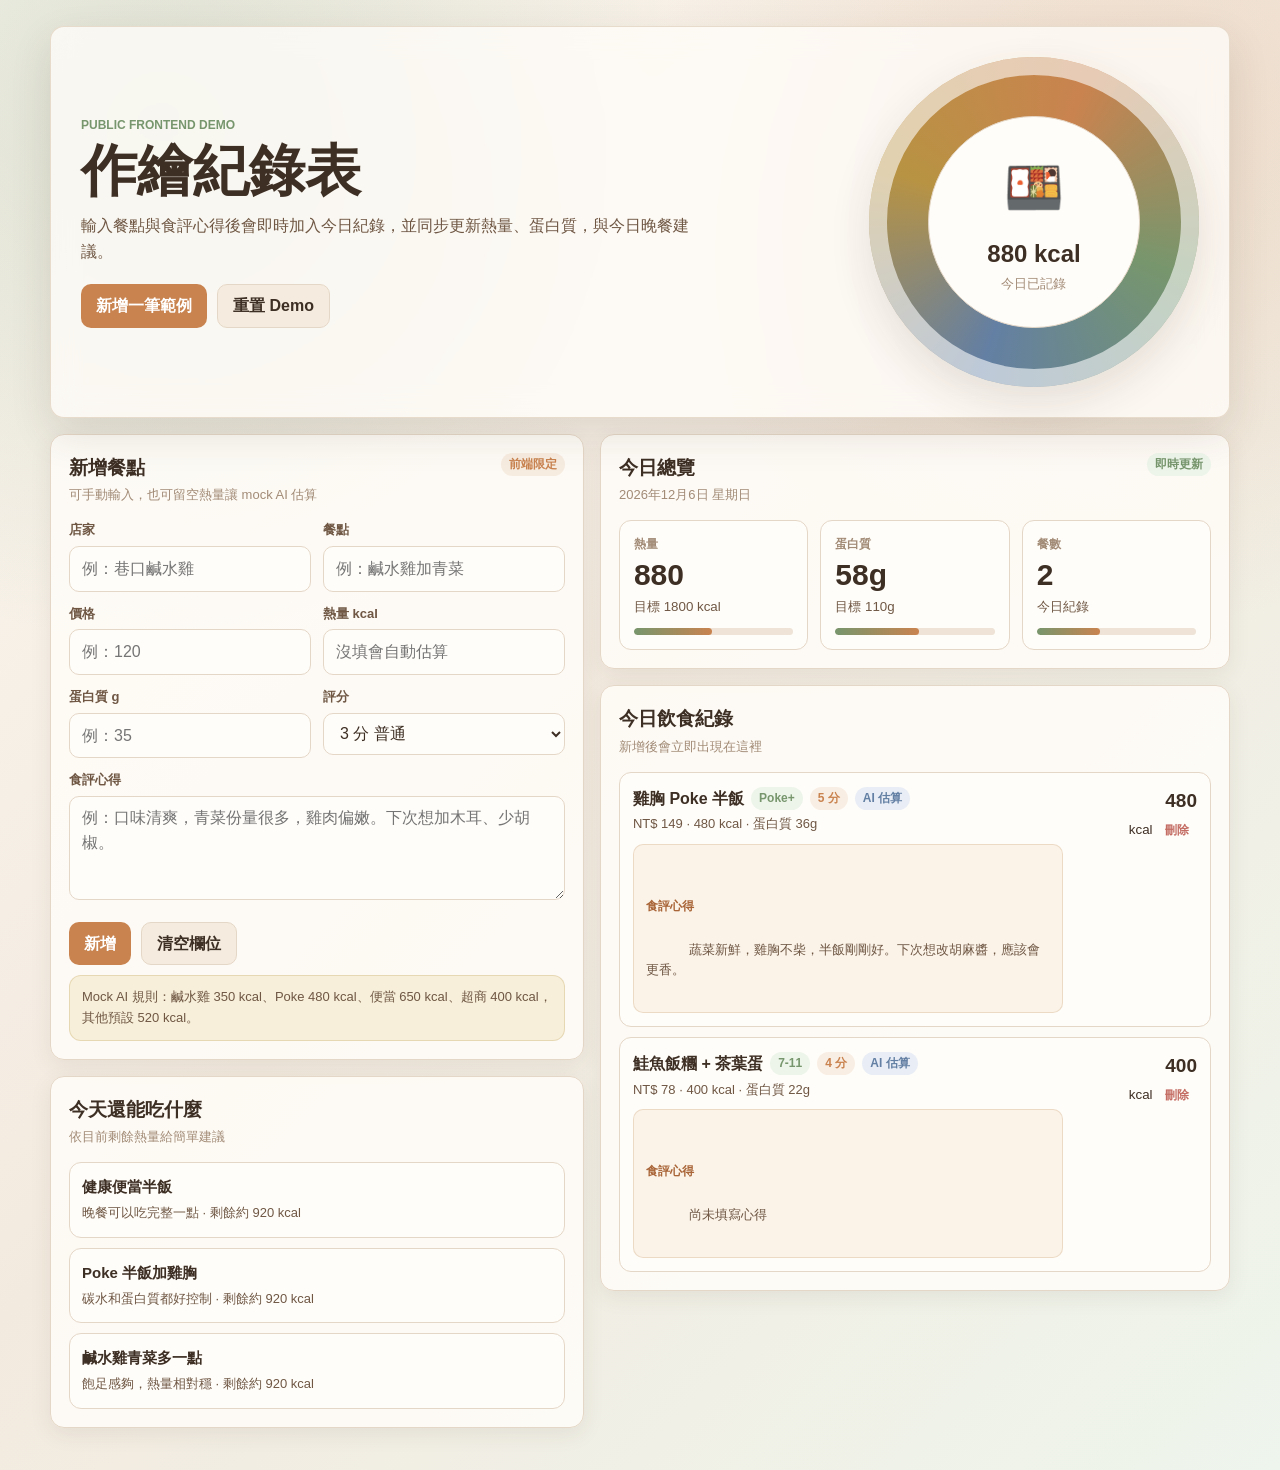
==== commit 0f5e4239: "Update demo.html" ====
--- a/frontend/demo.html
+++ b/frontend/demo.html
@@ -3,7 +3,7 @@
 <head>
 <meta charset="UTF-8">
 <meta name="viewport" content="width=device-width, initial-scale=1.0">
-<title>飲食紀錄表</title>
+<title>作繪紀錄表</title>
 <style>
 :root {
   --cream: #fbf7f0;
@@ -482,8 +482,8 @@
   <section class="hero">
     <div>
       <div class="kicker">PUBLIC FRONTEND DEMO</div>
-      <h1>飲食紀錄表</h1>
-      <p>可直接試玩的純前端版本。輸入餐點與食評心得後會即時加入今日紀錄，並同步更新熱量、蛋白質與餐數。</p>
+      <h1>作繪紀錄表</h1>
+      <p>輸入餐點與食評心得後會即時加入今日紀錄，並同步更新熱量、蛋白質，與今日晚餐建議。</p>
       <div class="hero-actions">
         <button class="btn btn-primary" id="quick-sample">新增一筆範例</button>
         <button class="btn btn-secondary" id="reset-demo">重置 Demo</button>
